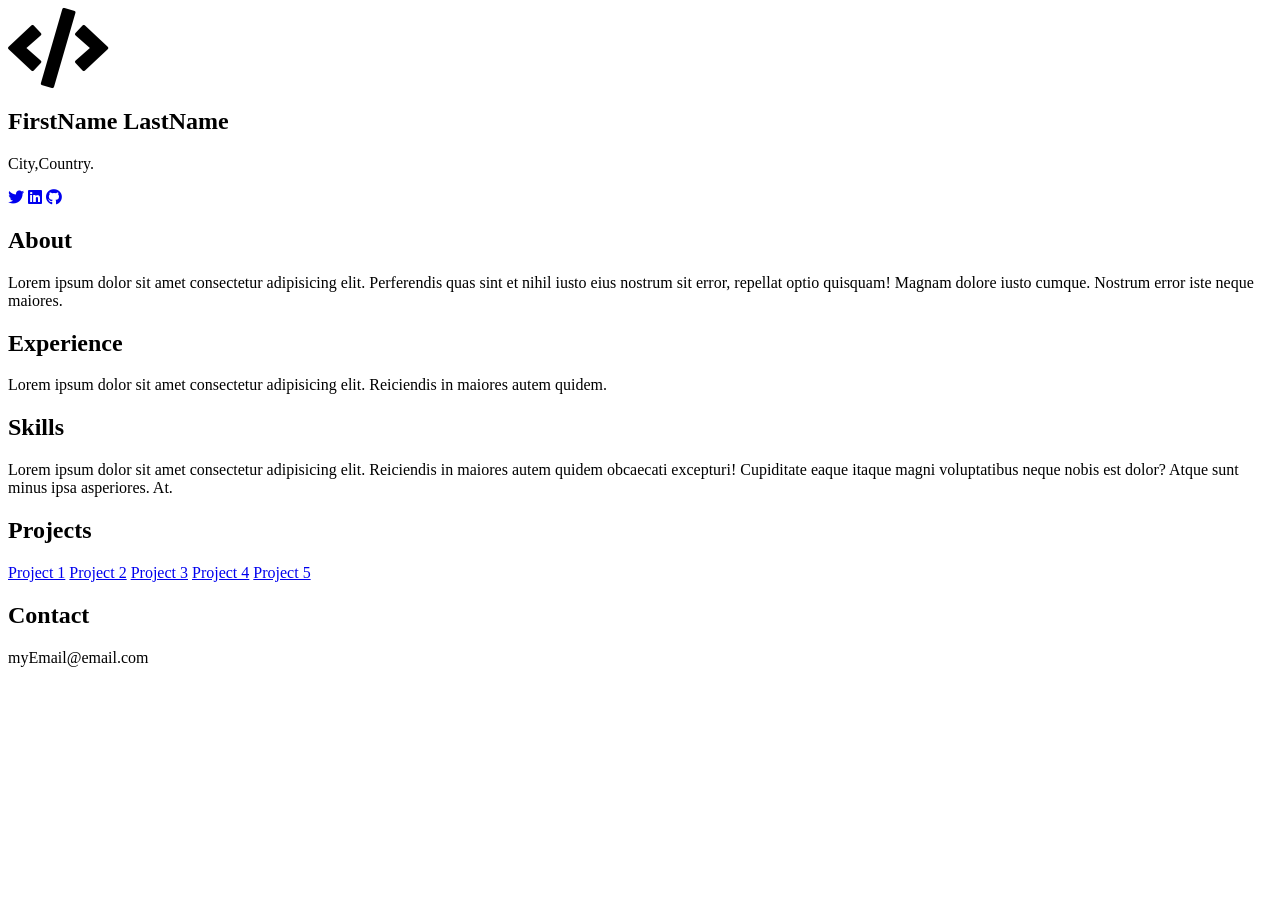
==== index.html @ c0b137c4 "Create index.html" ====
<!DOCTYPE html>
<html lang="en">
<head>
    <meta charset="UTF-8">
    <meta name="viewport" content="width=device-width, initial-scale=1.0">
    <meta http-equiv="X-UA-Compatible" content="ie=edge">
    <link rel="stylesheet" href="https://use.fontawesome.com/releases/v5.4.1/css/all.css" integrity="sha384-5sAR7xN1Nv6T6+dT2mhtzEpVJvfS3NScPQTrOxhwjIuvcA67KV2R5Jz6kr4abQsz" crossorigin="anonymous">
    <link rel="stylesheet" href="style.css">
    <title>Your Name</title>
</head>
<body>
    <div class="grid-2">
        <div class="section-1">
            <i class="fas fa-code fa-5x white"></i>
            <h2>FirstName LastName</h2>
            <p>City,Country.</p>
            <a href="#"><i class="fab fa-twitter"></i></a>
            <a href="#"><i class="fab fa-linkedin"></i></a>
            <a href="#"><i class="fab fa-github"></i></a>
        </div>
        <div class="section-2">
            <h2>About</h2>
            <p>Lorem ipsum dolor sit amet consectetur adipisicing elit. Perferendis quas sint et nihil iusto eius nostrum sit error, repellat optio quisquam! Magnam dolore iusto cumque. Nostrum error iste neque maiores.</p>
            <h2>Experience</h2>
            <p>Lorem ipsum dolor sit amet consectetur adipisicing elit. Reiciendis in maiores autem quidem.</p>

            <h2>Skills</h2>
            <p>Lorem ipsum dolor sit amet consectetur adipisicing elit. Reiciendis in maiores autem quidem obcaecati excepturi! Cupiditate eaque itaque magni voluptatibus neque nobis est dolor? Atque sunt minus ipsa asperiores. At.</p>
            <h2>Projects</h2>
            <a href="#">Project 1</a>
            <a href="#">Project 2</a>
            <a href="#">Project 3</a>
            <a href="#">Project 4</a>
            <a href="#">Project 5</a>
            <h2>Contact</h2>
            <p>myEmail@email.com</p>
        </div>
    </div>
</body>
</html>
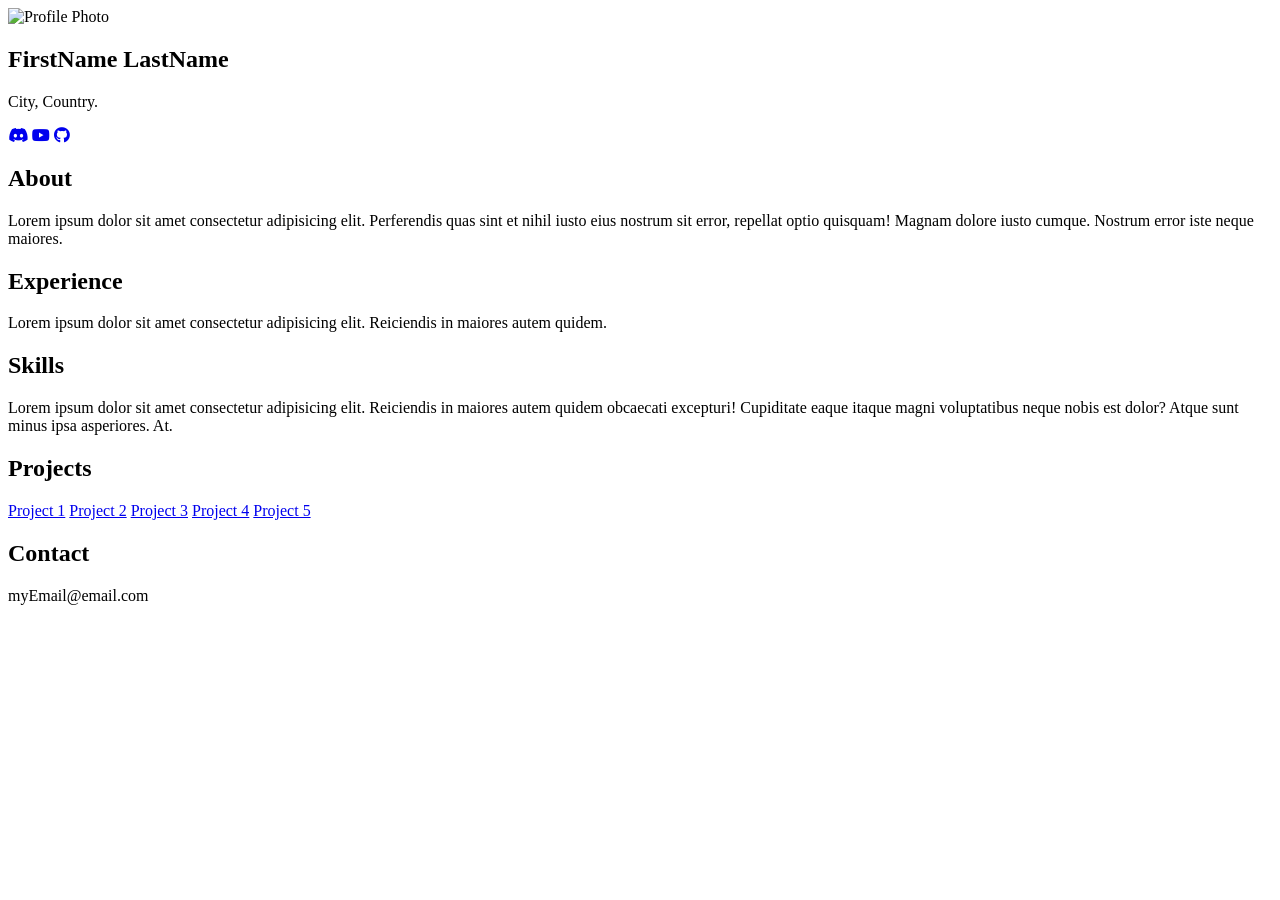
==== commit c333f0c5: "Update index.html" ====
--- a/index.html
+++ b/index.html
@@ -11,11 +11,11 @@
 <body>
     <div class="grid-2">
         <div class="section-1">
-            <i class="fas fa-code fa-5x white"></i>
+            <img src="assets/profile.png" alt="Profile Photo" class="profile-pic">
             <h2>FirstName LastName</h2>
-            <p>City,Country.</p>
-            <a href="#"><i class="fab fa-twitter"></i></a>
-            <a href="#"><i class="fab fa-linkedin"></i></a>
+            <p>City, Country.</p>
+            <a href="#"><i class="fab fa-discord"></i></a>
+            <a href="#"><i class="fab fa-youtube"></i></a>
             <a href="#"><i class="fab fa-github"></i></a>
         </div>
         <div class="section-2">
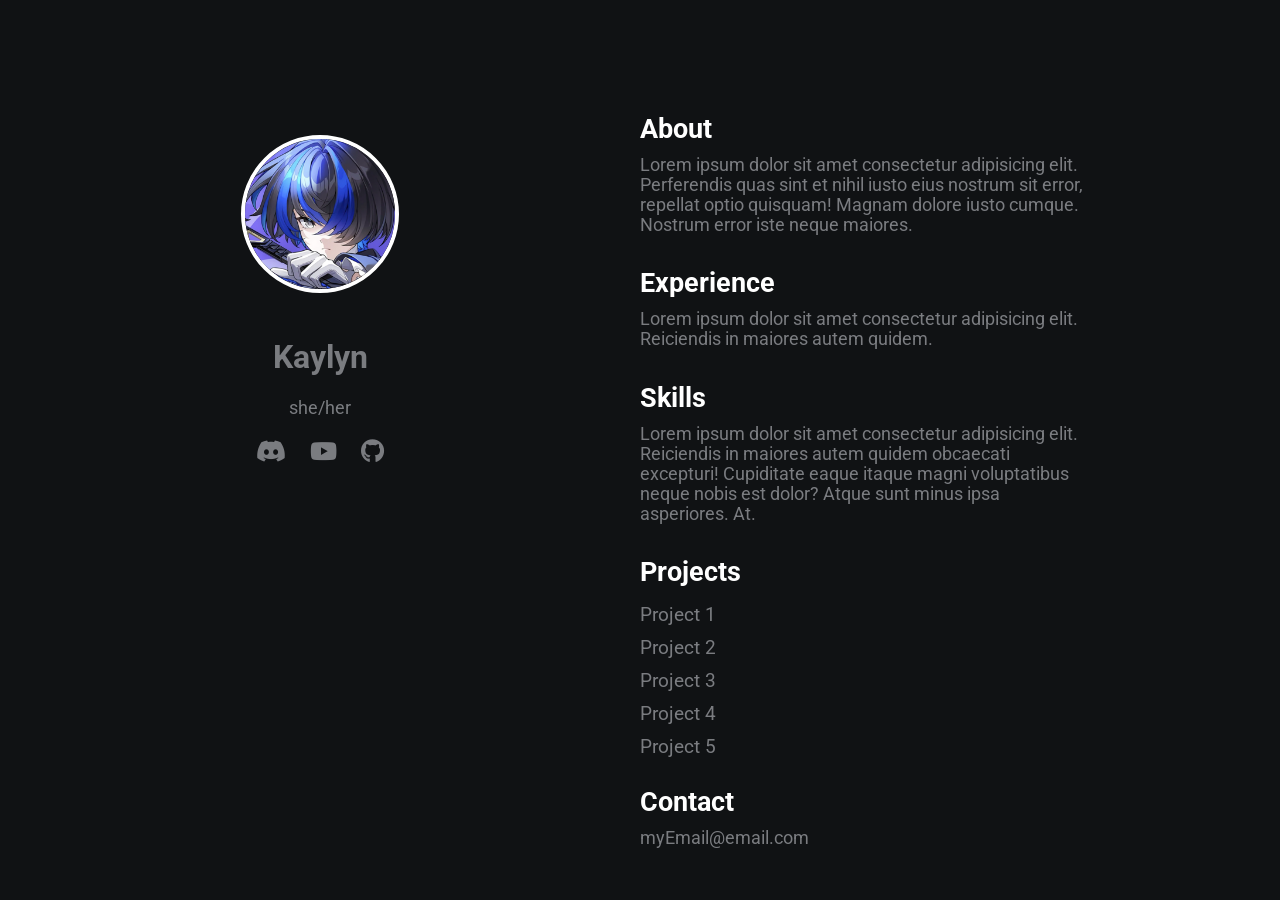
==== commit ad6332ed: "Update index.html" ====
--- a/index.html
+++ b/index.html
@@ -4,37 +4,63 @@
     <meta charset="UTF-8">
     <meta name="viewport" content="width=device-width, initial-scale=1.0">
     <meta http-equiv="X-UA-Compatible" content="ie=edge">
+    
+    <title>Kaylyn | Portfolio</title>
+    <meta name="description" content="Website of Kaylyn, a developer based in New Zealand. View my skills, projects, and experience.">
+    <meta name="keywords" content="Kaylyn, Kaylyn.wav, Portfolio, Software Engineering, Kaylyns Site">
+    <meta name="author" content="Kaylyn">
+    
+    <meta property="og:title" content="Kaylyn | Portfolio">
+    <meta property="og:description" content="Explore my personal projects and developer experience.">
+    <meta property="og:image" content="assets/profile.png">
+    <meta property="og:type" content="website">
+
     <link rel="stylesheet" href="https://use.fontawesome.com/releases/v5.4.1/css/all.css" integrity="sha384-5sAR7xN1Nv6T6+dT2mhtzEpVJvfS3NScPQTrOxhwjIuvcA67KV2R5Jz6kr4abQsz" crossorigin="anonymous">
     <link rel="stylesheet" href="style.css">
-    <title>Your Name</title>
 </head>
 <body>
     <div class="grid-2">
-        <div class="section-1">
-            <img src="assets/profile.png" alt="Profile Photo" class="profile-pic">
-            <h2>FirstName LastName</h2>
-            <p>City, Country.</p>
-            <a href="#"><i class="fab fa-discord"></i></a>
-            <a href="#"><i class="fab fa-youtube"></i></a>
-            <a href="#"><i class="fab fa-github"></i></a>
-        </div>
-        <div class="section-2">
-            <h2>About</h2>
-            <p>Lorem ipsum dolor sit amet consectetur adipisicing elit. Perferendis quas sint et nihil iusto eius nostrum sit error, repellat optio quisquam! Magnam dolore iusto cumque. Nostrum error iste neque maiores.</p>
-            <h2>Experience</h2>
-            <p>Lorem ipsum dolor sit amet consectetur adipisicing elit. Reiciendis in maiores autem quidem.</p>
+        <header class="section-1">
+            <img src="assets/profile.png" alt="Profile Picture" class="profile-pic">
+            
+            <h1>Kaylyn</h1>
+            <p>she/her</p>
+            
+            <a href="https://discord.com/users/1333581841583706175" target="_blank" rel="noopener noreferrer" aria-label="Visit my Discord"><i class="fab fa-discord"></i></a>
+            <a href="https://www.youtube.com/@kaylynxo" target="_blank" rel="noopener noreferrer" aria-label="Visit my YouTube Channel"><i class="fab fa-youtube"></i></a>
+            <a href="#" target="_blank" rel="noopener noreferrer" aria-label="View my GitHub Profile"><i class="fab fa-github"></i></a>
+        </header>
+        
+        <main class="section-2">
+            <section>
+                <h2>About</h2>
+                <p>Lorem ipsum dolor sit amet consectetur adipisicing elit. Perferendis quas sint et nihil iusto eius nostrum sit error, repellat optio quisquam! Magnam dolore iusto cumque. Nostrum error iste neque maiores.</p>
+            </section>
+            
+            <section>
+                <h2>Experience</h2>
+                <p>Lorem ipsum dolor sit amet consectetur adipisicing elit. Reiciendis in maiores autem quidem.</p>
+            </section>
 
-            <h2>Skills</h2>
-            <p>Lorem ipsum dolor sit amet consectetur adipisicing elit. Reiciendis in maiores autem quidem obcaecati excepturi! Cupiditate eaque itaque magni voluptatibus neque nobis est dolor? Atque sunt minus ipsa asperiores. At.</p>
-            <h2>Projects</h2>
-            <a href="#">Project 1</a>
-            <a href="#">Project 2</a>
-            <a href="#">Project 3</a>
-            <a href="#">Project 4</a>
-            <a href="#">Project 5</a>
-            <h2>Contact</h2>
-            <p>myEmail@email.com</p>
-        </div>
+            <section>
+                <h2>Skills</h2>
+                <p>Lorem ipsum dolor sit amet consectetur adipisicing elit. Reiciendis in maiores autem quidem obcaecati excepturi! Cupiditate eaque itaque magni voluptatibus neque nobis est dolor? Atque sunt minus ipsa asperiores. At.</p>
+            </section>
+            
+            <section>
+                <h2>Projects</h2>
+                <a href="#">Project 1</a>
+                <a href="#">Project 2</a>
+                <a href="#">Project 3</a>
+                <a href="#">Project 4</a>
+                <a href="#">Project 5</a>
+            </section>
+            
+            <section>
+                <h2>Contact</h2>
+                <p>myEmail@email.com</p>
+            </section>
+        </main>
     </div>
 </body>
 </html>
--- a/style.css
+++ b/style.css
@@ -0,0 +1,109 @@
+@import url('https://fonts.googleapis.com/css?family=Roboto');
+
+.grid-2 {
+    display: grid;
+    grid-template-columns: repeat(2, 1fr);
+}
+
+body {
+    margin: 0;
+    padding: 0;
+    font-family: 'Roboto', sans-serif;
+    background-color: #101214;
+    color: #7A7C80;
+}
+
+h2, .white {
+    color: #fff;
+}
+
+a {
+    color: #7A7C80;
+    text-decoration: none;
+    transition: 0.3s;
+}
+
+/* section 1 */
+.section-1 {
+    padding-top: 15vh;
+    text-align: center;
+}
+
+.profile-pic {
+    width: 150px;
+    height: 150px;
+    border-radius: 50%;
+    object-fit: cover;
+    margin-bottom: 20px;
+    border: 4px solid #fff;
+}
+
+.section-1 p {
+    font-size: 1.1rem;
+    padding-bottom: 10px;
+    margin: 0;
+}
+
+.section-1 h2 {
+    font-size: 1.7rem;
+    margin-bottom: 10px;
+}
+
+.section-1 a {
+    font-size: 1.5rem;
+    padding: 10px;
+    display: inline-block;
+}
+
+/* section 2 */
+.section-2 {
+    padding-top: 10vh;
+    width: 70%;
+}
+
+.section-2 h2 {
+    font-size: 1.7rem;
+    margin-bottom: 10px;
+}
+
+.section-2 p {
+    font-size: 1.1rem;
+    padding-bottom: 10px;
+    margin: 0;
+}
+
+.section-2 a {
+    display: block;
+    padding: 5px;
+    font-size: 1.2rem;
+    padding-left: 0;
+    width: 100px;
+}
+
+/* animations / utilities */
+.section-2 a:hover {
+    font-size: 1.3rem;
+    color: #fff;
+    cursor: pointer;
+}
+
+.section-1 a:hover {
+    color: #fff;
+    cursor: pointer;
+}
+
+/* media queries */
+@media(max-width: 780px) {
+    .grid-2 {
+        grid-template-columns: 1fr;
+    }
+    .section-1 {
+        padding: 0;
+        padding-top: 5rem;
+    }
+    .section-2 {
+        padding: 0;
+        padding-left: 1.5rem;
+        padding-top: 2rem;
+    }
+}
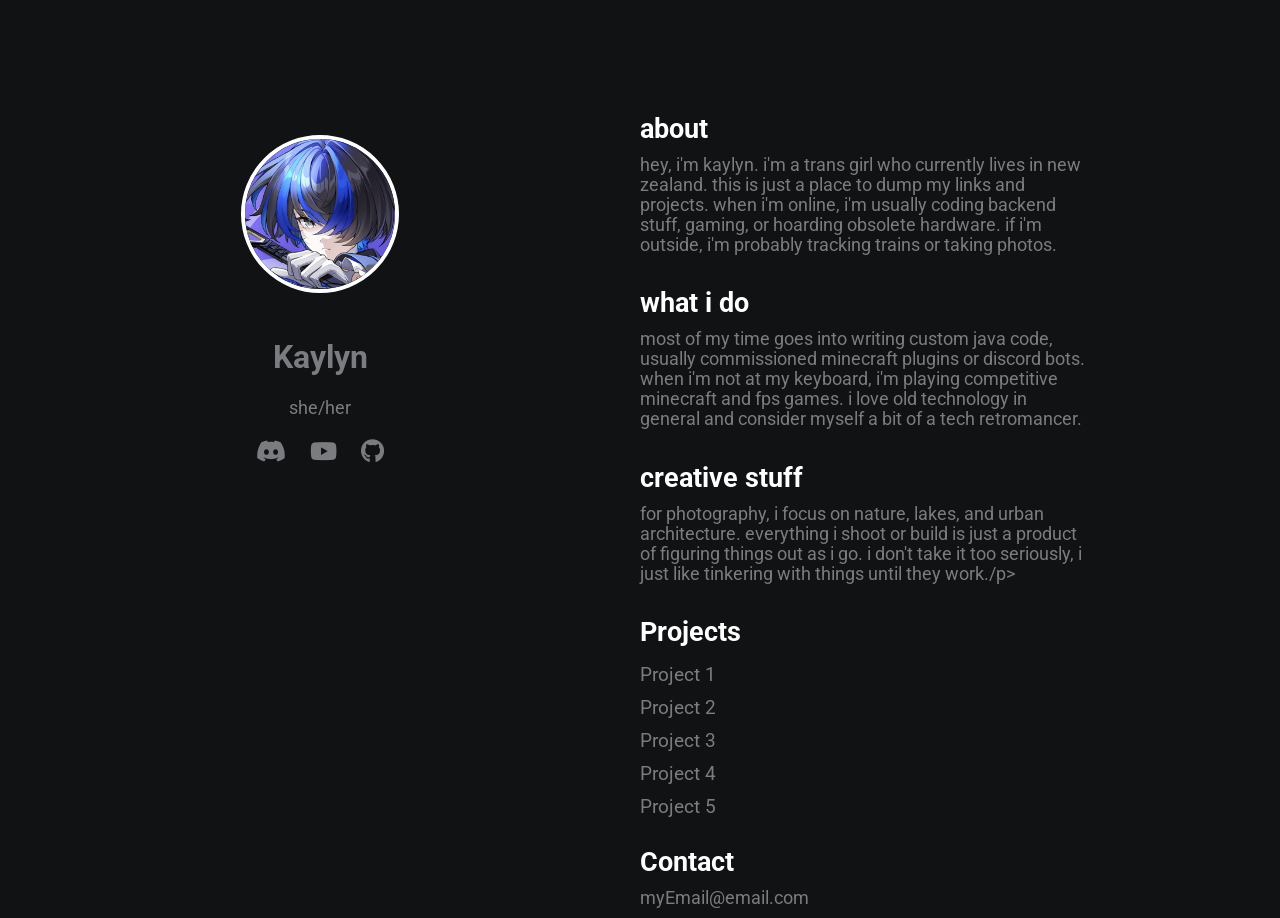
==== commit 69d8d449: "Update index.html" ====
--- a/index.html
+++ b/index.html
@@ -33,18 +33,18 @@
         
         <main class="section-2">
             <section>
-                <h2>About</h2>
-                <p>Lorem ipsum dolor sit amet consectetur adipisicing elit. Perferendis quas sint et nihil iusto eius nostrum sit error, repellat optio quisquam! Magnam dolore iusto cumque. Nostrum error iste neque maiores.</p>
+                <h2>about</h2>
+                <p>hey, i'm kaylyn. i'm a trans girl who currently lives in new zealand. this is just a place to dump my links and projects. when i'm online, i'm usually coding backend stuff, gaming, or hoarding obsolete hardware. if i'm outside, i'm probably tracking trains or taking photos.</p>
             </section>
             
             <section>
-                <h2>Experience</h2>
-                <p>Lorem ipsum dolor sit amet consectetur adipisicing elit. Reiciendis in maiores autem quidem.</p>
+                <h2>what i do</h2>
+                <p>most of my time goes into writing custom java code, usually commissioned minecraft plugins or discord bots. when i'm not at my keyboard, i'm playing competitive minecraft and fps games. i love old technology in general and consider myself a bit of a tech retromancer.</p>
             </section>
 
             <section>
-                <h2>Skills</h2>
-                <p>Lorem ipsum dolor sit amet consectetur adipisicing elit. Reiciendis in maiores autem quidem obcaecati excepturi! Cupiditate eaque itaque magni voluptatibus neque nobis est dolor? Atque sunt minus ipsa asperiores. At.</p>
+                <h2>creative stuff</h2>
+                <p>for photography, i focus on nature, lakes, and urban architecture. everything i shoot or build is just a product of figuring things out as i go. i don't take it too seriously, i just like tinkering with things until they work./p>
             </section>
             
             <section>
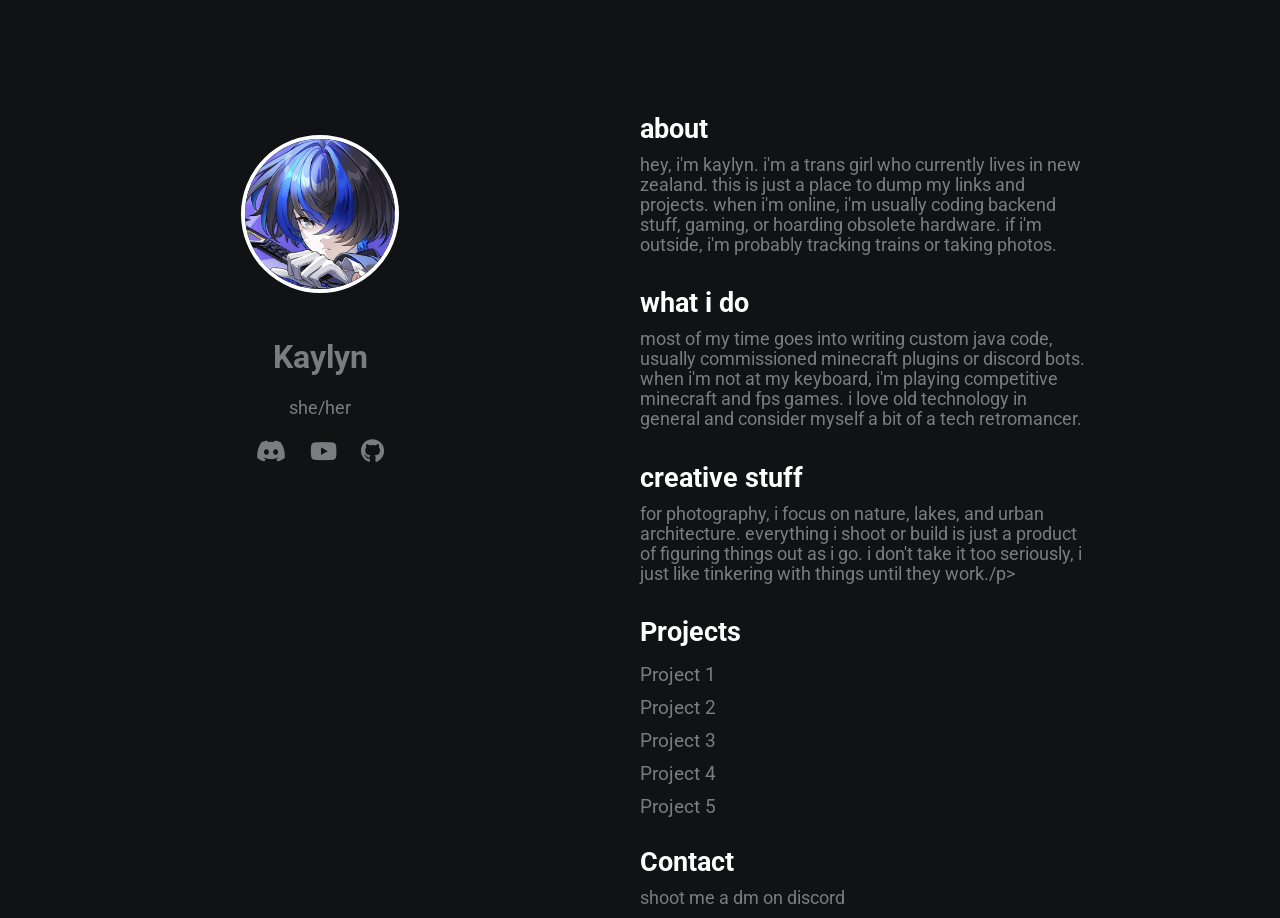
==== commit 7a813530: "Update index.html" ====
--- a/index.html
+++ b/index.html
@@ -6,12 +6,12 @@
     <meta http-equiv="X-UA-Compatible" content="ie=edge">
     
     <title>Kaylyn | Portfolio</title>
-    <meta name="description" content="Website of Kaylyn, a developer based in New Zealand. View my skills, projects, and experience.">
-    <meta name="keywords" content="Kaylyn, Kaylyn.wav, Portfolio, Software Engineering, Kaylyns Site">
+    <meta name="description" content="kaylen's website">
+    <meta name="keywords" content="kaylyn, kaylynxo, portfolio, software engineering, retro tech">
     <meta name="author" content="Kaylyn">
     
-    <meta property="og:title" content="Kaylyn | Portfolio">
-    <meta property="og:description" content="Explore my personal projects and developer experience.">
+    <meta property="og:title" content="kaylen's site">
+    <meta property="og:description" content="this is my odd site">
     <meta property="og:image" content="assets/profile.png">
     <meta property="og:type" content="website">
 
@@ -28,7 +28,7 @@
             
             <a href="https://discord.com/users/1333581841583706175" target="_blank" rel="noopener noreferrer" aria-label="Visit my Discord"><i class="fab fa-discord"></i></a>
             <a href="https://www.youtube.com/@kaylynxo" target="_blank" rel="noopener noreferrer" aria-label="Visit my YouTube Channel"><i class="fab fa-youtube"></i></a>
-            <a href="#" target="_blank" rel="noopener noreferrer" aria-label="View my GitHub Profile"><i class="fab fa-github"></i></a>
+            <a href="https://github.com/kaylynxo" target="_blank" rel="noopener noreferrer" aria-label="View my GitHub Profile"><i class="fab fa-github"></i></a>
         </header>
         
         <main class="section-2">
@@ -58,7 +58,7 @@
             
             <section>
                 <h2>Contact</h2>
-                <p>myEmail@email.com</p>
+                <p>shoot me a dm on discord</p>
             </section>
         </main>
     </div>
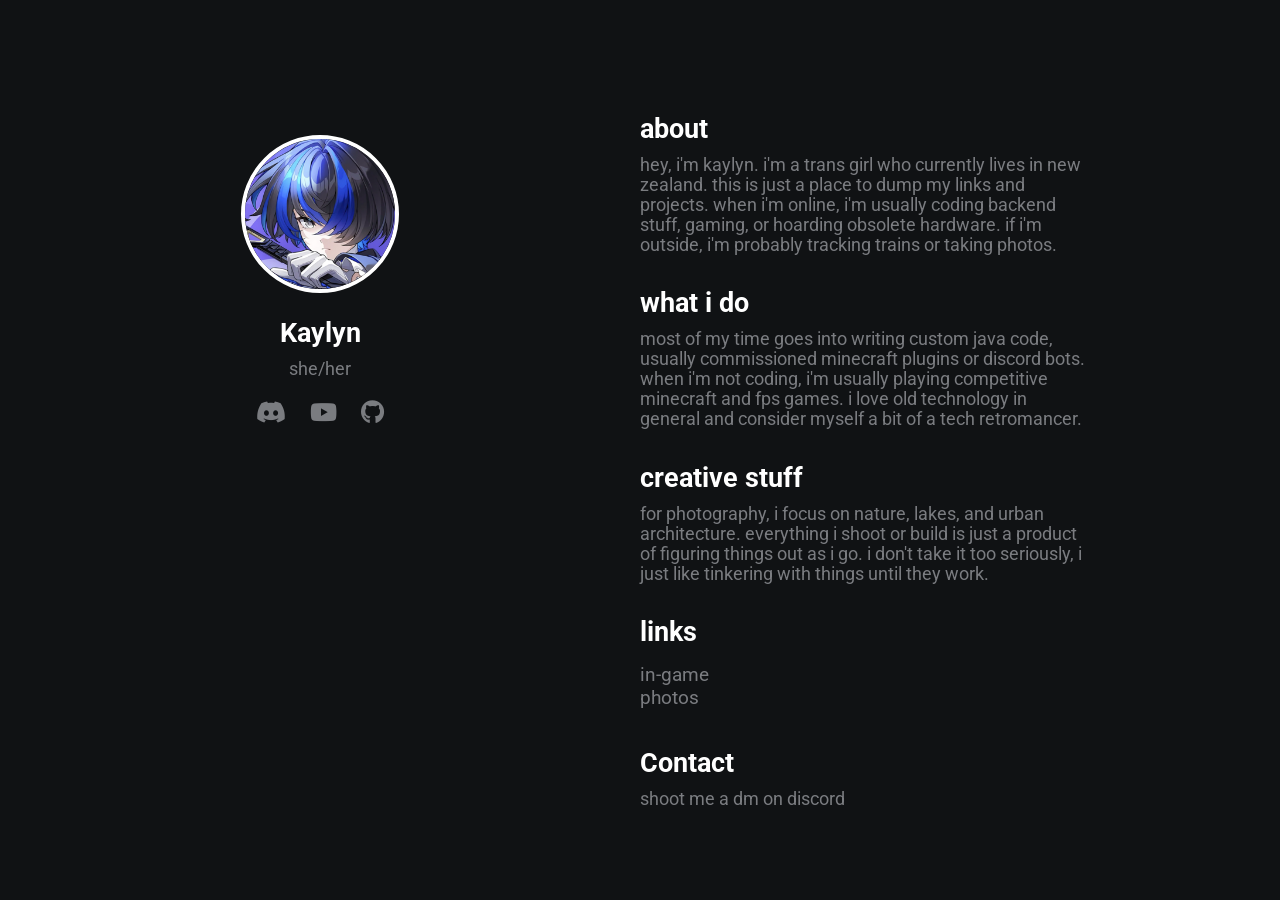
==== commit c2e55d37: "Update index.html" ====
--- a/index.html
+++ b/index.html
@@ -5,7 +5,7 @@
     <meta name="viewport" content="width=device-width, initial-scale=1.0">
     <meta http-equiv="X-UA-Compatible" content="ie=edge">
     
-    <title>Kaylyn | Portfolio</title>
+    <title>Kaylyn | Website</title>
     <meta name="description" content="kaylen's website">
     <meta name="keywords" content="kaylyn, kaylynxo, portfolio, software engineering, retro tech">
     <meta name="author" content="Kaylyn">
@@ -39,21 +39,17 @@
             
             <section>
                 <h2>what i do</h2>
-                <p>most of my time goes into writing custom java code, usually commissioned minecraft plugins or discord bots. when i'm not at my keyboard, i'm playing competitive minecraft and fps games. i love old technology in general and consider myself a bit of a tech retromancer.</p>
+                <p>most of my time goes into writing custom java code, usually commissioned minecraft plugins or discord bots. when i'm not coding, i'm usually playing competitive minecraft and fps games. i love old technology in general and consider myself a bit of a tech retromancer.</p>
             </section>
 
             <section>
                 <h2>creative stuff</h2>
-                <p>for photography, i focus on nature, lakes, and urban architecture. everything i shoot or build is just a product of figuring things out as i go. i don't take it too seriously, i just like tinkering with things until they work./p>
+                <p>for photography, i focus on nature, lakes, and urban architecture. everything i shoot or build is just a product of figuring things out as i go. i don't take it too seriously, i just like tinkering with things until they work.</p>
             </section>
             
             <section>
-                <h2>Projects</h2>
-                <a href="#">Project 1</a>
-                <a href="#">Project 2</a>
-                <a href="#">Project 3</a>
-                <a href="#">Project 4</a>
-                <a href="#">Project 5</a>
+                <h2>links</h2>
+                <a href="gallery.html">in-game photos</a>
             </section>
             
             <section>
--- a/style.css
+++ b/style.css
@@ -13,7 +13,7 @@
     color: #7A7C80;
 }
 
-h2, .white {
+h1, h2, .white {
     color: #fff;
 }
 
@@ -44,9 +44,10 @@
     margin: 0;
 }
 
-.section-1 h2 {
+.section-1 h1 {
     font-size: 1.7rem;
     margin-bottom: 10px;
+    margin-top: 0;
 }
 
 .section-1 a {
@@ -73,23 +74,113 @@
 }
 
 .section-2 a {
-    display: block;
+    display: inline-block;
     padding: 5px;
     font-size: 1.2rem;
     padding-left: 0;
+    margin-bottom: 10px;
     width: 100px;
+    transition: transform 0.2s ease, color 0.2s ease;
 }
 
 /* animations / utilities */
-.section-2 a:hover {
-    font-size: 1.3rem;
-    color: #fff;
-    cursor: pointer;
-}
-
-.section-1 a:hover {
-    color: #fff;
-    cursor: pointer;
+.section-2 a:hover, 
+.section-2 a:focus {
+    color: #fff;
+    transform: translateX(5px);
+    cursor: pointer;
+}
+
+.section-1 a:hover,
+.section-1 a:focus {
+    color: #fff;
+    transform: scale(1.1);
+    cursor: pointer;
+}
+
+/* photography gallery layout */
+.gallery-grid {
+    display: grid;
+    grid-template-columns: repeat(auto-fit, minmax(150px, 1fr));
+    gap: 12px;
+    margin-top: 15px;
+    margin-bottom: 20px;
+}
+
+.gallery-item {
+    overflow: hidden;
+    border-radius: 4px;
+    background-color: #1a1d20;
+    aspect-ratio: 1 / 1; 
+    width: 100%;
+}
+
+.gallery-item img {
+    width: 100%;
+    height: 100%;
+    object-fit: cover; 
+    transition: transform 0.3s ease, filter 0.3s ease;
+    filter: grayscale(20%);
+}
+
+.gallery-item:hover img {
+    transform: scale(1.05);
+    filter: grayscale(0%);
+    cursor: pointer;
+}
+
+/* Lightbox Modal System */
+.lightbox {
+    display: none;
+    position: fixed;
+    z-index: 9999;
+    top: 0;
+    left: 0;
+    width: 100%;
+    height: 100%;
+    background-color: rgba(16, 18, 20, 0.95);
+    align-items: center;
+    justify-content: center;
+    opacity: 0;
+    transition: opacity 0.3s ease;
+}
+
+.lightbox.active {
+    display: flex;
+    opacity: 1;
+}
+
+.lightbox-content {
+    max-width: 90%;
+    max-height: 85vh;
+    object-fit: contain;
+    border-radius: 4px;
+    box-shadow: 0 4px 20px rgba(0, 0, 0, 0.5);
+    transform: scale(0.95);
+    transition: transform 0.3s ease;
+}
+
+.lightbox.active .lightbox-content {
+    transform: scale(1);
+}
+
+.lightbox-close {
+    position: absolute;
+    top: 20px;
+    right: 25px;
+    color: #7A7C80;
+    font-size: 40px;
+    font-weight: 300;
+    background: none;
+    border: none;
+    cursor: pointer;
+    transition: color 0.2s ease, transform 0.2s ease;
+}
+
+.lightbox-close:hover,
+.lightbox-close:focus {
+    color: #fff;
+    transform: scale(1.1);
 }
 
 /* media queries */
@@ -105,5 +196,17 @@
         padding: 0;
         padding-left: 1.5rem;
         padding-top: 2rem;
-    }
-}
+        width: 90%;
+    }
+}
+
+@media(max-width: 480px) {
+    .gallery-grid {
+        grid-template-columns: repeat(2, 1fr);
+        gap: 8px;
+    }
+    .lightbox-content {
+        max-width: 95%;
+        max-height: 75vh;
+    }
+}
